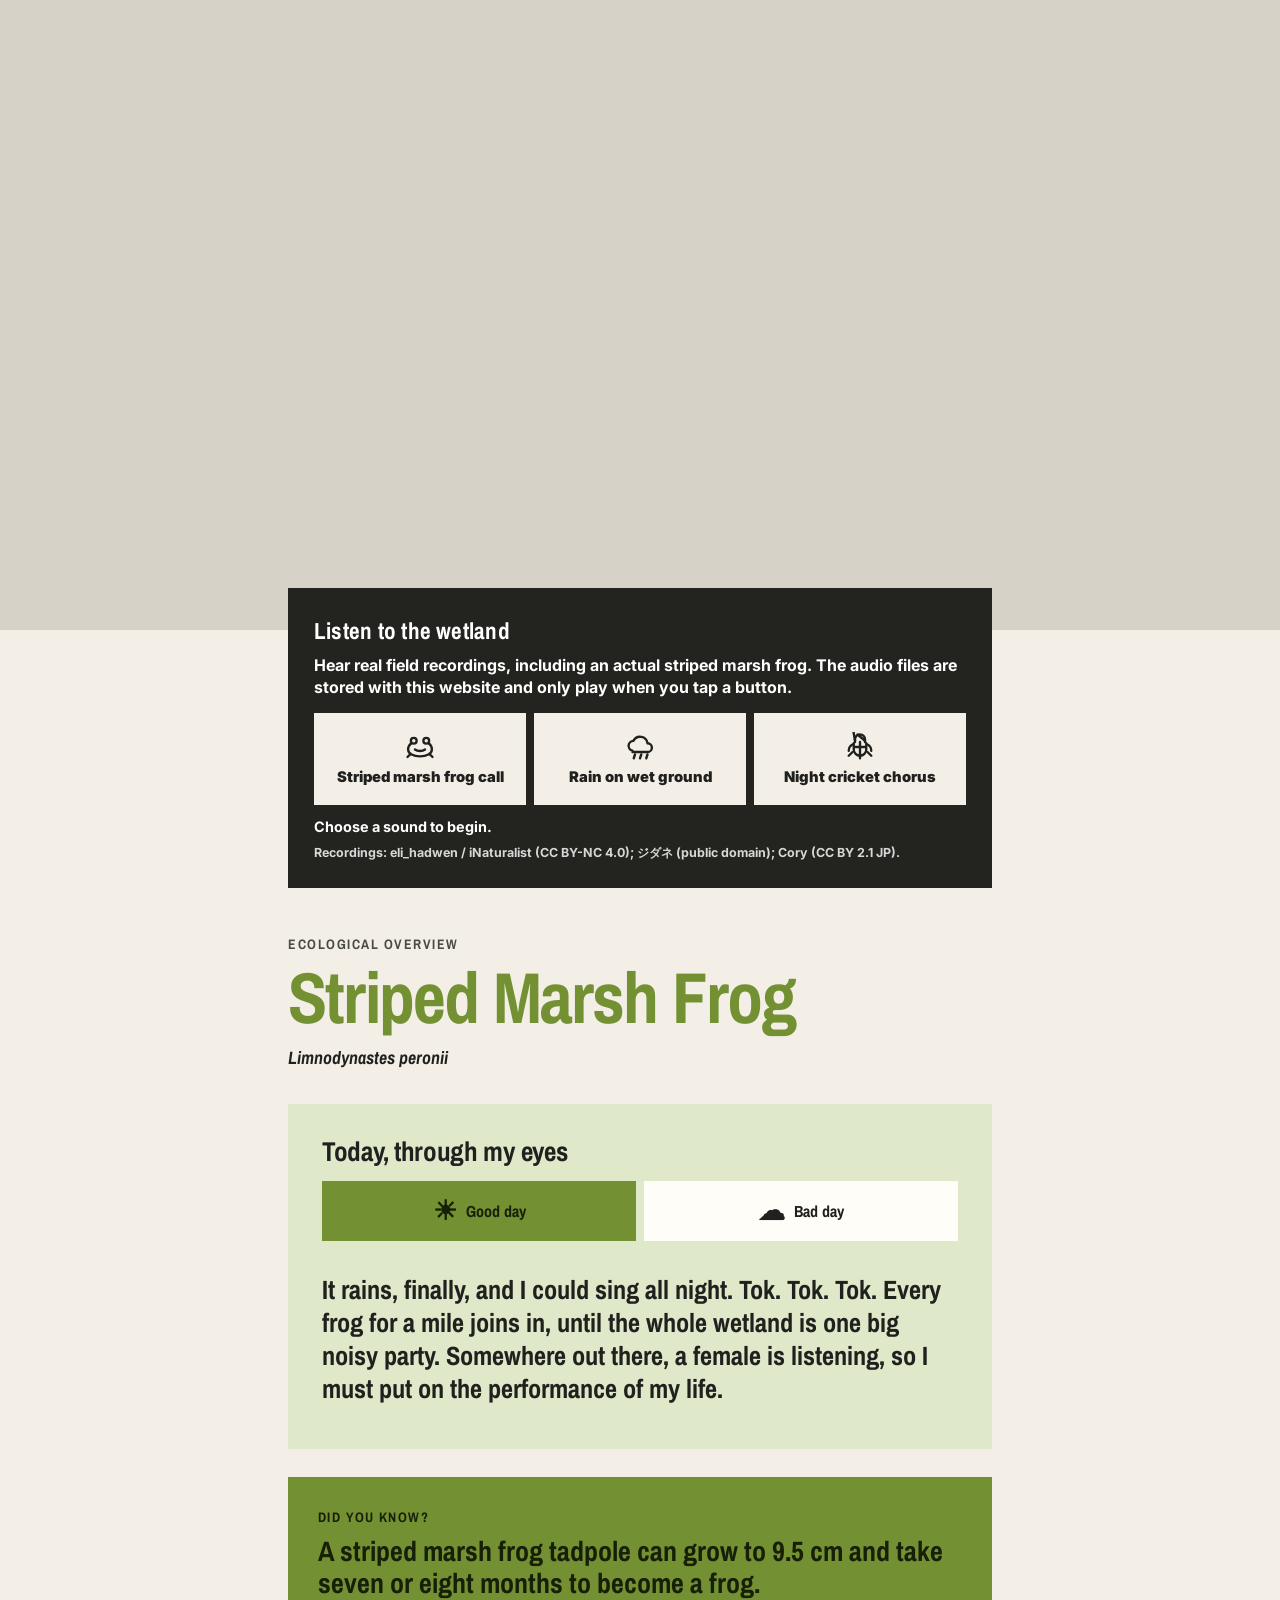
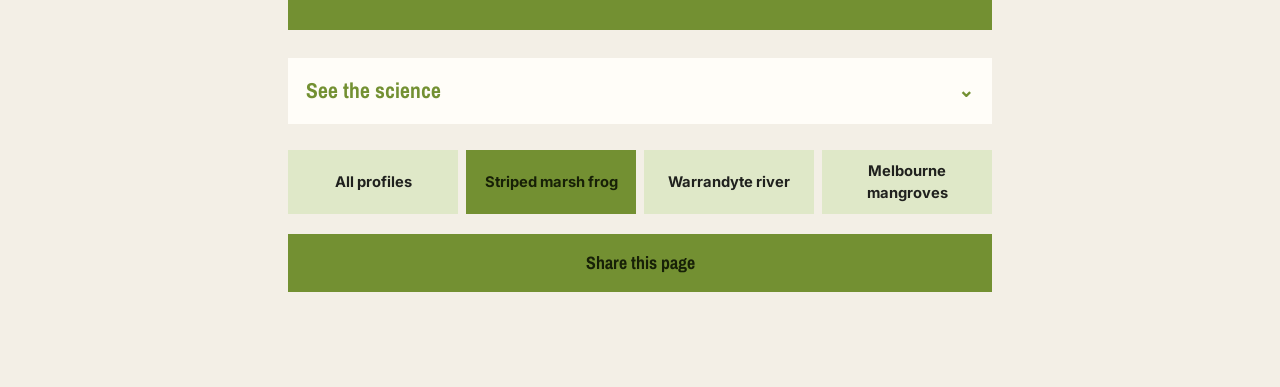
==== striped-marsh-frog.html @ 74689621 "Redesign ecology profiles for mobile" ====
<!DOCTYPE html>
<html lang="en">
<head>
<meta charset="UTF-8">
<meta name="viewport" content="width=device-width, initial-scale=1.0">
<meta name="description" content="An evidence-checked species profile of the striped marsh frog, including identification, call, habitat, breeding and distribution.">
<title>Striped Marsh Frog</title>
<link rel="preconnect" href="https://fonts.googleapis.com">
<link rel="preconnect" href="https://fonts.gstatic.com" crossorigin>
<link href="https://fonts.googleapis.com/css2?family=Fraunces:opsz,wght@9..144,400;9..144,500;9..144,600;9..144,700&amp;family=Inter:wght@400;500;600;700&amp;display=swap" rel="stylesheet">
<link href="https://fonts.googleapis.com/css2?family=Archivo+Narrow:wght@700;900&amp;display=swap" rel="stylesheet">
<style>
  :root{
    --ink:#1d2413; --muted:#55603f; --line:#e2e6d3;
    --moss:#6d8a2f; --moss-dark:#3c4f16; --pond:#237878; --gold:#c9922f;
    --paper:#f8faf1; --serif:'Fraunces',Georgia,serif; --sans:'Inter',system-ui,sans-serif;
  }
  *{box-sizing:border-box}
  html{scroll-behavior:smooth}
  body{margin:0;background:var(--paper);color:var(--ink);
    font-family:var(--serif);line-height:1.7;font-size:18px;-webkit-font-smoothing:antialiased}
  .wrap{max-width:880px;margin:0 auto;padding:0 24px 96px}
  .topic-nav{display:flex;flex-wrap:wrap;justify-content:center;gap:9px;margin:24px 0 12px;
    font-family:var(--sans);font-size:.78rem}
  .topic-nav a{color:var(--moss-dark);background:#fff;border:1px solid var(--line);border-radius:999px;
    padding:7px 12px;text-decoration:none;box-shadow:0 3px 10px rgba(60,79,22,.05)}
  .topic-nav a:hover{border-color:var(--moss);color:var(--pond)}
  .topic-nav a[aria-current="page"]{background:var(--moss-dark);border-color:var(--moss-dark);color:#fff}

  header.hero{position:relative;color:#f3f7e8;text-align:center;overflow:hidden;
    min-height:540px;padding:0 20px 46px;
    background:linear-gradient(160deg,#22381a,#3c5a24 60%,#237878);
    display:flex;flex-direction:column;justify-content:flex-end}
  .hero .photo{position:absolute;inset:0;width:100%;height:100%;object-fit:cover;z-index:0}
  .hero .overlay{position:absolute;inset:0;z-index:1;
    background:linear-gradient(180deg,rgba(12,26,6,.34) 0%,rgba(12,26,6,.1) 40%,rgba(12,26,6,.74) 100%)}
  .hero .htext{position:relative;z-index:2}
  figure.photo-fig{margin:34px 0}
  figure.photo-fig img{width:100%;height:auto;border-radius:18px;display:block;
    box-shadow:0 10px 34px rgba(60,79,22,.16)}
  figure.photo-fig figcaption{font-family:var(--sans);font-size:.86rem;color:var(--muted);
    margin:14px auto 0;max-width:620px;text-align:center}
  .hero .tag{display:inline-block;font-family:var(--sans);font-size:.72rem;letter-spacing:3px;
    text-transform:uppercase;font-weight:600;background:rgba(255,255,255,.16);
    backdrop-filter:blur(3px);padding:7px 16px;border-radius:30px;border:1px solid rgba(255,255,255,.25)}
  .hero h1{font-family:var(--serif);font-weight:600;font-size:clamp(2.2rem,6vw,3.4rem);
    margin:.35em 0 .1em;letter-spacing:-.5px;text-shadow:0 2px 24px rgba(10,30,0,.4)}
  .hero .sci{font-style:italic;opacity:.95;font-size:1.2rem}

  h2{font-family:var(--serif);font-weight:600;font-size:1.7rem;color:var(--moss-dark);
    margin:2.6em 0 .4em;letter-spacing:-.3px;position:relative;padding-left:20px}
  h2::before{content:"";position:absolute;left:0;top:.18em;bottom:.18em;width:5px;border-radius:4px;
    background:linear-gradient(var(--moss),var(--pond))}
  h3{font-family:var(--sans);font-weight:600;color:var(--pond);font-size:1.08rem;margin:1.6em 0 .2em}
  p{margin:.75em 0}
  .lead{font-size:1.28rem;line-height:1.6;color:var(--moss-dark);margin-top:2em}
  .lead::first-letter{initial-letter:2;-webkit-initial-letter:2;font-weight:600;color:var(--moss);margin-right:10px}
  strong{color:var(--moss-dark)}

  .cards{display:grid;grid-template-columns:repeat(auto-fit,minmax(170px,1fr));gap:16px;margin:34px 0}
  .card{background:#fff;border:1px solid var(--line);border-radius:16px;padding:20px;
    box-shadow:0 6px 20px rgba(60,79,22,.06);transition:transform .2s,box-shadow .2s;text-align:center}
  .card:hover{transform:translateY(-4px);box-shadow:0 14px 30px rgba(60,79,22,.12)}
  .card .n{font-family:var(--serif);font-weight:700;color:var(--moss);font-size:1.7rem;line-height:1}
  .card .l{font-family:var(--sans);font-size:.74rem;text-transform:uppercase;letter-spacing:1.2px;
    color:var(--muted);margin-top:8px}

  .callout{position:relative;background:linear-gradient(135deg,#f1f6e5,#e7f1e2);
    border:1px solid var(--line);border-left:5px solid var(--gold);padding:20px 24px;
    border-radius:0 16px 16px 0;margin:30px 0;box-shadow:0 6px 18px rgba(60,79,22,.06);
    display:flex;align-items:center;gap:18px}
  .call-badge{flex:none;background:var(--gold);color:#fff;font-family:var(--sans);font-weight:700;
    border-radius:12px;padding:10px 14px;letter-spacing:2px;font-size:.8rem;
    box-shadow:0 4px 12px rgba(201,146,47,.35)}

  .soundscape{margin:34px 0;padding:26px;border-radius:20px;color:#f7fbef;
    background:linear-gradient(135deg,var(--moss-dark),#526d25 55%,var(--pond));
    box-shadow:0 12px 30px rgba(60,79,22,.18)}
  .soundscape h2{color:#fff;margin:0 0 6px;padding-left:0}
  .soundscape h2::before{display:none}
  .soundscape .sound-intro{margin:.25em 0 18px;color:#e7efda;
    font-family:var(--sans);font-size:.88rem;line-height:1.55}
  .sound-buttons{display:grid;grid-template-columns:repeat(3,minmax(0,1fr));gap:12px}
  .sound-btn{appearance:none;border:1px solid rgba(255,255,255,.34);border-radius:14px;
    min-height:88px;padding:15px 10px;background:rgba(255,255,255,.1);color:#fff;cursor:pointer;
    font-family:var(--sans);font-size:.86rem;font-weight:600;line-height:1.3;
    touch-action:manipulation;-webkit-tap-highlight-color:transparent;
    transition:transform .18s,background .18s,border-color .18s}
  .sound-btn:hover{transform:translateY(-2px);background:rgba(255,255,255,.18)}
  .sound-btn:focus-visible{outline:3px solid #fff;outline-offset:3px}
  .sound-btn[aria-pressed="true"]{background:#fff;color:var(--moss-dark);border-color:#fff}
  .sound-icon{display:flex;align-items:center;justify-content:center;width:32px;height:32px;margin:0 auto 8px}
  .sound-icon svg{width:100%;height:100%;fill:none;stroke:currentColor;stroke-width:1.8;
    stroke-linecap:round;stroke-linejoin:round}
  .sound-status{min-height:1.4em;margin:14px 0 0!important;color:#e7efda;
    font-family:var(--sans);font-size:.78rem!important;line-height:1.45}
  .sound-credit{margin:8px 0 0!important;color:#d8e5c5;font-family:var(--sans);
    font-size:.68rem!important;line-height:1.5;opacity:.9}
  @media(max-width:600px){.sound-buttons{grid-template-columns:1fr}.sound-btn{min-height:78px;padding:12px}}
  @media(prefers-reduced-motion:reduce){.sound-btn{transition:none}.sound-btn:hover{transform:none}}

  .life{display:grid;grid-template-columns:repeat(auto-fit,minmax(160px,1fr));gap:16px;margin:26px 0;
    position:relative}
  .life .step{background:#fff;border:1px solid var(--line);border-radius:16px;padding:20px 16px;
    text-align:center;box-shadow:0 6px 18px rgba(60,79,22,.06)}
  .life .step svg{margin-bottom:6px}
  .life .step h4{margin:6px 0 3px;font-family:var(--sans);color:var(--moss-dark);font-size:1rem}
  .life .step small{color:var(--muted);font-family:var(--sans);font-size:.82rem;line-height:1.4;display:block}
  .life .arrow{align-self:center;color:var(--moss);font-size:1.6rem}

  table{width:100%;border-collapse:separate;border-spacing:0;margin:24px 0;font-size:.98rem;
    background:#fff;border:1px solid var(--line);border-radius:16px;overflow:hidden;
    box-shadow:0 6px 20px rgba(60,79,22,.06)}
  th,td{text-align:left;padding:13px 18px;border-bottom:1px solid var(--line);vertical-align:top}
  tr:last-child th,tr:last-child td{border-bottom:none}
  th{width:34%;color:var(--moss-dark);font-family:var(--sans);font-weight:600;font-size:.82rem;
    text-transform:uppercase;letter-spacing:.5px;background:#f3f7ea}

  .sources{font-family:var(--sans);font-size:.86rem;background:#eff3e6;border-radius:16px;
    padding:22px 26px;margin-top:52px;border:1px solid var(--line)}
  .sources strong{font-size:.78rem;letter-spacing:1.5px;text-transform:uppercase;color:var(--moss-dark)}
  .sources ul{list-style:none;padding:0;margin:12px 0 0}
  .sources a{color:var(--pond);text-decoration:none;word-break:break-word}
  .sources a:hover{text-decoration:underline}
  .sources li{margin:.5em 0;padding-left:16px;position:relative}
  .sources li::before{content:"›";position:absolute;left:0;color:var(--moss)}
</style>
<link href="avatar-pages.css?v=immersive3" rel="stylesheet">
</head>
<body class="page-frog">
<header class="hero">
  <div class="hero-media">
    <img class="photo" alt="Striped marsh frog"
         src="https://commons.wikimedia.org/wiki/Special:FilePath/Striped%20Marsh%20Frog,%20Limnodynastes%20peronii%20-%20Flickr%20-%20GregTheBusker.jpg?width=1500"
         onerror="this.style.display='none'">
  </div>
</header>

<main class="page-shell">
  <section class="soundscape" aria-labelledby="soundscape-title">
    <h2 id="soundscape-title">Listen to the wetland</h2>
    <p class="sound-intro">Hear real field recordings, including an actual striped marsh frog. The audio files are stored with this website and only play when you tap a button.</p>
    <div class="sound-buttons">
      <button class="sound-btn" type="button" data-sound="frog" aria-pressed="false"><span class="sound-icon" aria-hidden="true"><svg viewBox="0 0 24 24"><circle cx="7" cy="7" r="2.3"/><circle cx="17" cy="7" r="2.3"/><path d="M5 9c-1.5 1.2-2.5 3-2.5 5 0 3.4 4.2 5.5 9.5 5.5s9.5-2.1 9.5-5.5c0-2-1-3.8-2.5-5"/><path d="M8 14c2 1.6 6 1.6 8 0"/><path d="M4.5 17.5 2 20M19.5 17.5 22 20"/></svg></span>Striped marsh frog call</button>
      <button class="sound-btn" type="button" data-sound="rain" aria-pressed="false"><span class="sound-icon" aria-hidden="true"><svg viewBox="0 0 24 24"><path d="M6 15a4 4 0 0 1 .7-7.9A6 6 0 0 1 18 9a3.5 3.5 0 0 1 0 7H6Z"/><path d="m8 18-1 3M13 18l-1 3M18 18l-1 3"/></svg></span>Rain on wet ground</button>
      <button class="sound-btn" type="button" data-sound="night" aria-pressed="false"><span class="sound-icon" aria-hidden="true"><svg viewBox="0 0 24 24"><path d="M8 8V6a4 4 0 0 1 8 0v2M8 12h8M12 8v13"/><path d="M6 10c-2 1-3 3-3 5M18 10c2 1 3 3 3 5M6 16l-3 3M18 16l3 3M8 7 6-5M16 7l-6-5"/><path d="M7 9v5a5 5 0 0 0 10 0V9"/></svg></span>Night cricket chorus</button>
    </div>
    <p class="sound-status" id="sound-status" role="status" aria-live="polite">Choose a sound to begin.</p>
    <p class="sound-credit">Recordings: eli_hadwen / iNaturalist (CC BY-NC 4.0); ジダネ (public domain); Cory (CC BY 2.1 JP).</p>
  </section>

  <section class="identity" aria-labelledby="avatar-name">
    <p class="eyebrow">Ecological Overview</p>
    <h1 class="avatar-name" id="avatar-name">Striped Marsh Frog</h1>
    <p class="identity-note"><em>Limnodynastes peronii</em></p>
  </section>

  <section class="mood-card" data-mode="good" aria-labelledby="mood-title">
    <h2 id="mood-title">Today, through my eyes</h2>
    <div class="mood-switch" role="group" aria-label="Choose a good day or a bad day">
      <button class="mood-button" type="button" data-mood="good" aria-pressed="true"><span class="weather-icon" aria-hidden="true">☀</span>Good day</button>
      <button class="mood-button" type="button" data-mood="bad" aria-pressed="false"><span class="weather-icon" aria-hidden="true">☁</span>Bad day</button>
    </div>
    <div class="mood-copy" aria-live="polite">
      <p data-mood-copy="good">It rains, finally, and I could sing all night. Tok. Tok. Tok. Every frog for a mile joins in, until the whole wetland is one big noisy party. Somewhere out there, a female is listening, so I must put on the performance of my life.</p>
      <p data-mood-copy="bad" hidden>The rain doesn't come. My pond shrinks to a puddle, then a cracked patch of mud, then nothing. I used to call out every night and hear my friends calling back from every direction. Now there's nowhere left to call from, and no one left to answer. I wait, alone, in the quiet, hoping the rain remembers where I am.</p>
    </div>
  </section>

  <aside class="did-you-know" aria-label="Did you know">
    <span class="label">Did you know?</span>
    <p>A striped marsh frog tadpole can grow to 9.5 cm and take seven or eight months to become a frog.</p>
  </aside>

  <details class="science">
    <summary>See the science</summary>
    <div class="science-content">
      <p class="lead">A familiar frog of eastern Australia, recognised by dark stripes and a repeated single <em>“tok”</em>. It often persists in urban ponds, wetlands and drains, but its adaptability does not mean those habitats are healthy for frogs generally.</p>

  <div class="cards">
    <div class="card"><div class="n">75 mm</div><div class="l">Maximum body length</div></div>
    <div class="card"><div class="n">“tok”</div><div class="l">Repeated single-note call</div></div>
    <div class="card"><div class="n">7–8 mo</div><div class="l">Tadpole to frog</div></div>
    <div class="card"><div class="n">East coast</div><div class="l">QLD to northern TAS</div></div>
  </div>

  <h2>Appearance</h2>
  <p>Adults reach about <strong>75 mm in body length</strong>. The brown back carries several dark longitudinal stripes; some individuals also have a pale cream or reddish stripe along the centre. A pale stripe runs from below the eye to the top of the forelimb. The belly is white, while breeding males have a pale yellow throat with brown mottling. The eyes have a horizontal pupil and gold iris, and the fingers and toes lack webbing and enlarged discs.</p>

  <div class="callout"><span class="call-badge">CALL</span><div>A short, explosive <strong>“tok”, “whuck” or “pop”</strong>, repeated every few seconds. Males may call from vegetation or concealed sites by day and from the water’s surface at night. Calling can extend beyond the main breeding season in some regions.</div></div>

  <h2>Life cycle</h2>
  <figure class="photo-fig">
    <img alt="Striped marsh frog tadpoles"
         src="https://commons.wikimedia.org/wiki/Special:FilePath/Striped%20marsh%20frog%20tadpoles%20-%20day%202%20(3426481888).jpg?width=1200"
         onerror="this.closest('figure').style.display='none'">
    <figcaption>Striped marsh frog tadpoles &mdash; dark and slow-developing, they can take seven to eight months and reach up to 9.5&nbsp;cm before turning into frogs. <span style="opacity:.7">Photo: Wikimedia Commons (CC).</span></figcaption>
  </figure>
  <p>Breeding occurs mainly from <strong>spring to autumn</strong>, with timing varying across the range. Eggs are laid in a <strong>floating foam mass</strong>, often among vegetation at the edge of still water. Tadpoles can reach 9.5 cm in total length and may take <strong>seven to eight months</strong> to metamorphose. A breeding pond therefore needs to hold water long enough for development to finish.</p>

  <figure class="photo-fig">
    <img alt="Striped marsh frog eggs in a foam nest"
         src="https://commons.wikimedia.org/wiki/Special:FilePath/Striped%20Marsh%20Frog%20Eggs,%20Limnodynastes%20peronii%20-%20Flickr%20-%20GregTheBusker.jpg?width=1100"
         onerror="this.closest('figure').style.display='none'">
    <figcaption>The species' distinctive floating foam egg-raft. <span style="opacity:.7">Photo: Greg Schechter, via Wikimedia Commons (CC BY).</span></figcaption>
  </figure>

  <h2>Habitat &amp; why it thrives near people</h2>
  <p>The species breeds in still or slow-moving water—ponds, marshes, swamps, slow streams, drainage channels and garden fishponds. It often persists in disturbed urban and agricultural landscapes and has been recorded breeding in water bodies that are unsuitable for more sensitive frog species. By day, adults commonly shelter beneath logs, rocks, leaf litter or other debris.</p>

  <h2>Telling it apart</h2>
  <p>Most similar <em>Limnodynastes</em> marsh frogs are <strong>spotted rather than striped</strong>. The salmon-striped burrowing frog (<em>L. salmini</em>) has salmon-pink or orange stripes, whereas <em>L. peronii</em> has dark brown stripes. A recording of the call is often more useful than colour alone.</p>

  <div class="callout"><span class="call-badge">CARE</span><div>Observe without handling, never move frogs or spawn between water bodies, and keep detergents, pesticides and other chemicals away from frog habitat. Recordings can be submitted to the Australian Museum’s <strong>FrogID</strong> project.</div></div>

  <h2>Quick facts</h2>
  <table>
    <tr><th>Species</th><td><em>Limnodynastes peronii</em></td></tr>
    <tr><th>Family</th><td>Limnodynastidae (Australian ground frogs)</td></tr>
    <tr><th>Size</th><td>Up to about 75 mm body length</td></tr>
    <tr><th>Call</th><td>Repeated single “tok” or “whuck”</td></tr>
    <tr><th>Habitat</th><td>Still and slow water, including urban ponds and drains</td></tr>
    <tr><th>Breeding</th><td>Mainly spring–autumn; floating foam egg masses</td></tr>
    <tr><th>Tadpoles</th><td>Up to 9.5 cm; 7–8 months to metamorphose</td></tr>
    <tr><th>Range</th><td>Coastal eastern Australia, ACT, south-eastern SA and northern TAS</td></tr>
  </table>

  <div class="sources">
    <strong>Sources</strong>
    <ul>
      <li><a href="https://australian.museum/learn/animals/frogs/striped-marsh-frog/">Striped Marsh Frog — The Australian Museum</a></li>
      <li><a href="https://amphibiansoftheworld.amnh.org/Amphibia/Anura/Myobatrachoidea/Limnodynastidae/Limnodynastes/Limnodynastes-peronii"><em>Limnodynastes peronii</em> — Amphibian Species of the World</a></li>
      <li><a href="https://animaldiversity.org/accounts/Limnodynastes_peronii/">Limnodynastes peronii — Animal Diversity Web</a></li>
      <li><a href="https://www.australiangeographic.com.au/fact-file/striped-marsh-frog-limnodynastes-peronii/">Striped marsh frog fact file — Australian Geographic</a></li>
      <li><a href="https://www.frogid.net.au/">FrogID — Australian Museum</a></li>
    </ul>
  </div>
    </div>
  </details>

  <nav class="topic-nav" aria-label="Ecology profiles">
    <a href="index.html">All profiles</a>
    <a href="striped-marsh-frog.html" aria-current="page">Striped marsh frog</a>
    <a href="warrandyte-yarra-river.html">Warrandyte river</a>
    <a href="white-mangroves-sydney.html">Melbourne mangroves</a>
  </nav>

  <button class="share-button" type="button">Share this page</button>
  <p class="share-status" role="status" aria-live="polite"></p>
</main>
<script>
  (function () {
    var buttons = Array.prototype.slice.call(document.querySelectorAll('.sound-btn'));
    var status = document.getElementById('sound-status');
    var tracks = {
      frog: {src:'audio/striped-marsh-frog-call.m4a', label:'the striped marsh frog call'},
      rain: {src:'audio/wetland-rain.mp3', label:'rain on wet ground'},
      night: {src:'audio/night-crickets.mp3', label:'the night cricket chorus'}
    };
    var player = document.createElement('audio');
    player.preload = 'none';
    player.setAttribute('playsinline', '');
    player.hidden = true;
    document.body.appendChild(player);
    var activeButton = null;

    function reset(message) {
      if (typeof player.pause === 'function') player.pause();
      buttons.forEach(function (button) { button.setAttribute('aria-pressed', 'false'); });
      activeButton = null;
      if (message) status.textContent = message;
    }

    function toggle(button) {
      if (activeButton === button && !player.paused) {
        reset('Sound stopped. Choose another when you are ready.');
        return;
      }
      reset();
      var key = button.getAttribute('data-sound');
      var track = tracks[key];
      activeButton = button;
      button.setAttribute('aria-pressed', 'true');
      player.src = track.src;
      player.currentTime = 0;
      status.textContent = 'Loading ' + track.label + '…';
      if (typeof player.play !== 'function') {
        reset('This browser does not support audio playback.');
        return;
      }
      var playAttempt = player.play();
      if (playAttempt && typeof playAttempt.catch === 'function') {
        playAttempt.catch(function () {
          if (activeButton === button) reset('Sound was blocked. Tap the button again to allow audio.');
        });
      }
    }

    buttons.forEach(function (button) {
      button.addEventListener('click', function () { toggle(button); });
    });
    player.addEventListener('playing', function () {
      if (!activeButton) return;
      var track = tracks[activeButton.getAttribute('data-sound')];
      status.textContent = 'Playing ' + track.label + '. Tap the button again to stop.';
    });
    player.addEventListener('ended', function () { reset('Sound finished. Choose another to listen again.'); });
    player.addEventListener('error', function () {
      if (activeButton) reset('This recording could not be loaded. Please try again.');
    });
    document.addEventListener('keydown', function (event) {
      if (event.key === 'Escape' && activeButton) reset('Sound stopped.');
    });
  }());
</script>
<script src="avatar-page.js?v=immersive1"></script>
</body>
</html>
---- avatar-pages.css ----
:root{
  --page-bg:#f3efe6;
  --ink:#20211e;
  --ink-soft:#4b4b45;
  --paper:#fffdf8;
  --accent:#68665d;
  --accent-soft:#deddd6;
  --accent-on:#ffffff;
  --heading-size:28.5pt;
  --body-size:max(8.3pt,16px);
}

*{box-sizing:border-box}
html{scroll-behavior:smooth;background:var(--page-bg)}
body{
  margin:0;
  background:var(--page-bg);
  color:var(--ink);
  font-family:'Archivo Narrow','Arial Narrow',Arial,sans-serif;
  font-size:var(--body-size);
  font-weight:700;
  line-height:1.5;
  -webkit-font-smoothing:antialiased;
  text-rendering:optimizeLegibility;
}
body.page-mangrove{--accent:#68665d;--accent-soft:#deddd6;--accent-on:#ffffff}
body.page-frog{--accent:#739032;--accent-soft:#dfe8c8;--accent-on:#172007}
body.page-river{--accent:#d4761e;--accent-soft:#f2ddc7;--accent-on:#241407}

button,summary,a{font:inherit}
button,summary{touch-action:manipulation;-webkit-tap-highlight-color:transparent}
button{border:0}
a{color:inherit}
:focus-visible{outline:3px solid var(--ink);outline-offset:4px}

/* Immersive image first: no text appears before the sound controls. */
.hero{
  position:relative;
  width:100%;
  min-height:0!important;
  height:clamp(330px,70svh,660px);
  padding:0!important;
  overflow:hidden;
  background:#d7d2c8!important;
  color:inherit!important;
  display:block!important;
}
.hero-media{position:absolute;inset:-4%;z-index:1;opacity:.72;transition:opacity .8s ease}
.hero.is-visible .hero-media{opacity:1}
.hero .photo{
  position:absolute;
  inset:0;
  width:100%;
  height:112%;
  object-fit:cover;
  object-position:center;
  transform:translate3d(0,var(--hero-shift,0),0) scale(1.04);
  transform-origin:center top;
  transition:transform .12s linear;
  z-index:auto!important;
}
.hero .overlay,.hero .htext,.hero .credit{display:none!important}

.page-shell{width:min(100%,760px);margin:0 auto;padding:0 18px 64px}

/* Audio is the first text and interaction on every page. */
.soundscape{
  position:relative;
  z-index:2;
  margin:-34px 0 0!important;
  padding:22px 18px 18px!important;
  background:#23231f!important;
  background-image:none!important;
  color:#fff!important;
  border:0!important;
  border-radius:0!important;
  box-shadow:none!important;
}
.soundscape h2{
  margin:0 0 5px!important;
  padding:0!important;
  color:#fff!important;
  font-family:'Archivo Narrow','Arial Narrow',Arial,sans-serif!important;
  font-size:1.45rem!important;
  font-weight:900!important;
  letter-spacing:.01em!important;
}
.soundscape h2::before{display:none!important}
.sound-intro{margin:0 0 14px!important;color:#fff!important;font-size:1rem!important;line-height:1.4!important}
.sound-buttons{display:grid!important;grid-template-columns:repeat(3,minmax(0,1fr))!important;gap:8px!important}
.sound-btn{
  min-height:92px!important;
  padding:12px 7px!important;
  display:flex;
  flex-direction:column;
  align-items:center;
  justify-content:center;
  gap:7px;
  background:var(--page-bg)!important;
  color:var(--ink)!important;
  border:0!important;
  border-radius:0!important;
  box-shadow:none!important;
  font-size:.92rem!important;
  font-weight:900!important;
  line-height:1.15!important;
  cursor:pointer;
  transition:background-color .18s ease,color .18s ease,transform .18s ease!important;
}
.sound-btn:hover{transform:translateY(-2px)!important;background:var(--accent-soft)!important}
.sound-btn[aria-pressed="true"]{background:var(--accent)!important;color:var(--accent-on)!important}
.sound-icon{width:30px!important;height:30px!important;margin:0!important}
.sound-icon svg{width:100%;height:100%;fill:none;stroke:currentColor;stroke-width:1.9;stroke-linecap:round;stroke-linejoin:round}
.sound-status{min-height:1.5em;margin:12px 0 0!important;color:#fff!important;font-size:.9rem!important;line-height:1.35!important}
.sound-credit{margin:7px 0 0!important;color:#fff!important;font-size:.78rem!important;line-height:1.35!important;opacity:.82}

.hero-credit{margin:10px 2px 0;color:var(--ink-soft);font-size:.78rem;line-height:1.35}
.identity{padding:36px 0 26px}
.eyebrow{margin:0 0 10px;color:var(--ink-soft);font-size:.86rem;letter-spacing:.11em;text-transform:uppercase}
.avatar-name{
  margin:0;
  max-width:680px;
  color:var(--accent);
  font-size:clamp(var(--heading-size),11vw,54pt);
  font-weight:900;
  line-height:.9;
  letter-spacing:-.025em;
}
.identity-note{margin:18px 0 0;font-size:1.12rem;line-height:1.25}
.identity-note em{font-weight:700}
.page-river .identity{margin-left:-18px;margin-right:-18px;padding-left:18px;padding-right:18px;background:var(--paper)}

/* Emotional centre of the page. */
.mood-card{
  margin:0 -18px 28px;
  padding:26px 18px 30px;
  background:var(--accent-soft);
  color:var(--ink);
  transition:background-color .28s ease,color .28s ease;
}
.mood-card[data-mode="bad"]{background:#292a27;color:#fff}
.mood-card h2{margin:0 0 16px;padding:0;color:inherit;font-family:'Archivo Narrow','Arial Narrow',Arial,sans-serif!important;font-size:1.7rem;font-weight:900;line-height:1}
.mood-card h2::before{display:none!important}
.mood-switch{display:grid;grid-template-columns:1fr 1fr;gap:8px;margin:0 0 22px}
.mood-button{
  min-height:60px;
  padding:10px 12px;
  background:var(--paper);
  color:var(--ink);
  cursor:pointer;
  display:flex;
  align-items:center;
  justify-content:center;
  gap:9px;
  font-size:1rem;
  font-weight:900;
  transition:background-color .2s ease,color .2s ease,transform .2s ease;
}
.mood-button:hover{transform:translateY(-2px)}
.mood-button[aria-pressed="true"]{background:var(--accent);color:var(--accent-on)}
.mood-card[data-mode="bad"] .mood-button[aria-pressed="true"]{background:#fff;color:#1d1d1a}
.weather-icon{font-size:1.7rem;line-height:1}
.mood-copy{min-height:13.5em;display:flex;align-items:center}
.mood-copy p{margin:0;font-size:clamp(1.22rem,5.2vw,1.65rem);font-weight:900;line-height:1.25;animation:mood-in .32s ease both}
@keyframes mood-in{from{opacity:0;transform:translateY(9px)}to{opacity:1;transform:translateY(0)}}

.did-you-know{margin:0 0 28px;padding:24px 20px;background:var(--accent);color:var(--accent-on)}
.did-you-know .label{display:block;margin:0 0 7px;font-size:.86rem;letter-spacing:.1em;text-transform:uppercase}
.did-you-know p{margin:0;font-size:clamp(1.35rem,5vw,1.75rem);font-weight:900;line-height:1.16}

.science{margin:0 0 26px;background:transparent}
.science>summary{
  min-height:62px;
  padding:17px 18px;
  display:flex;
  align-items:center;
  justify-content:space-between;
  gap:16px;
  list-style:none;
  cursor:pointer;
  background:var(--paper);
  color:var(--accent);
  font-size:1.35rem;
  font-weight:900;
}
.science>summary::-webkit-details-marker{display:none}
.science>summary::after{content:'⌄';font-size:1.2rem;line-height:1;transform:rotate(0deg);transition:transform .2s ease}
.science[open]>summary::after{transform:rotate(180deg)}
.science-content{padding:28px 0 8px}
.science-content h2,
.science-content h3{
  font-family:'Archivo Narrow','Arial Narrow',Arial,sans-serif!important;
  font-weight:900!important;
  letter-spacing:0!important;
}
.science-content h2{margin:2.1em 0 .5em!important;padding:0!important;color:var(--accent)!important;font-size:2rem!important;line-height:1!important}
.science-content h2:first-of-type{margin-top:1.3em!important}
.science-content h2::before{display:none!important}
.science-content h3{margin:1.5em 0 .35em!important;color:var(--accent)!important;font-size:1.3rem!important}
.science-content p,.science-content li,.science-content td,.science-content th{font-family:'Archivo Narrow','Arial Narrow',Arial,sans-serif!important;font-weight:700!important}
.science-content p{margin:.8em 0}
.science-content .lead{margin:0 0 1.8em!important;color:var(--ink)!important;font-size:1.24rem!important;line-height:1.4!important;font-weight:900!important}
.science-content .lead::first-letter{initial-letter:unset!important;-webkit-initial-letter:unset!important;color:inherit!important;margin:0!important}
.cards{display:grid!important;grid-template-columns:repeat(2,minmax(0,1fr))!important;gap:8px!important;margin:24px 0!important}
.card{padding:18px 12px!important;background:var(--accent-soft)!important;border:0!important;border-radius:0!important;box-shadow:none!important;text-align:left!important;transition:none!important}
.card:hover{transform:none!important;box-shadow:none!important}
.card .n{color:var(--accent)!important;font-family:'Archivo Narrow','Arial Narrow',Arial,sans-serif!important;font-size:1.7rem!important;font-weight:900!important}
.card .l{margin-top:5px!important;color:var(--ink)!important;font-family:'Archivo Narrow','Arial Narrow',Arial,sans-serif!important;font-size:.85rem!important;font-weight:900!important;letter-spacing:.04em!important}
.photo-fig,figure{margin:30px 0!important;text-align:left!important}
.photo-fig img,figure img,figure svg{display:block;width:100%!important;height:auto!important;border:0!important;border-radius:0!important;box-shadow:none!important}
figcaption{max-width:none!important;margin:10px 0 0!important;color:var(--ink-soft)!important;font-family:'Archivo Narrow','Arial Narrow',Arial,sans-serif!important;font-size:.88rem!important;font-weight:700!important;line-height:1.35!important;text-align:left!important}
.callout{margin:26px 0!important;padding:20px!important;background:var(--accent-soft)!important;background-image:none!important;border:0!important;border-radius:0!important;box-shadow:none!important;color:var(--ink)!important}
.callout .k,.callout .call-badge{display:block!important;margin:0 0 6px!important;color:var(--accent)!important;font-size:.82rem!important;font-weight:900!important;letter-spacing:.08em!important;text-transform:uppercase!important}
.rich{list-style:none!important;padding:0!important;margin:18px 0!important}
.rich li{position:relative!important;padding:9px 0 9px 24px!important;border:0!important}
.rich li::before{content:'•'!important;position:absolute!important;left:4px!important;top:8px!important;width:auto!important;height:auto!important;background:none!important;box-shadow:none!important;color:var(--accent)!important;font-size:1.25rem!important}
.wild{display:grid!important;grid-template-columns:repeat(2,minmax(0,1fr))!important;gap:8px!important;margin:22px 0!important}
.wild span{padding:12px!important;background:var(--accent-soft)!important;color:var(--ink)!important;border:0!important;border-radius:0!important;box-shadow:none!important;font-size:.95rem!important;font-weight:900!important;text-align:left!important}
table{display:block;width:100%!important;overflow-x:auto;margin:24px 0!important;background:var(--paper)!important;border:0!important;border-radius:0!important;border-collapse:collapse!important;box-shadow:none!important;font-size:1rem!important}
tbody{display:table;width:100%}
th,td{padding:13px 12px!important;border:0!important;border-bottom:5px solid var(--page-bg)!important;vertical-align:top!important}
th{width:34%!important;background:var(--accent-soft)!important;color:var(--ink)!important;font-size:.86rem!important;font-weight:900!important;letter-spacing:.03em!important}
td{background:var(--paper)!important}
.sources{margin:34px 0 0!important;padding:22px 18px!important;background:var(--paper)!important;border:0!important;border-radius:0!important;font-size:.92rem!important;box-shadow:none!important}
.sources strong{color:var(--accent)!important;font-size:.9rem!important;font-weight:900!important;letter-spacing:.08em!important}
.sources ul{list-style:none!important;margin:12px 0 0!important;padding:0!important}
.sources li{margin:.75em 0!important;padding:0!important}
.sources li::before{display:none!important}
.sources a{color:var(--ink)!important;text-decoration:underline!important;text-decoration-color:var(--accent)!important;text-decoration-thickness:2px!important;text-underline-offset:3px!important}

.topic-nav{display:grid!important;grid-template-columns:repeat(2,minmax(0,1fr));gap:8px!important;margin:0 0 20px!important;font-size:.92rem!important}
.topic-nav a{min-height:50px;padding:10px!important;display:flex;align-items:center;justify-content:center;text-align:center;background:var(--accent-soft)!important;color:var(--ink)!important;border:0!important;border-radius:0!important;box-shadow:none!important;text-decoration:none!important}
.topic-nav a[aria-current="page"]{background:var(--accent)!important;color:var(--accent-on)!important}
.share-button{width:100%;min-height:58px;padding:14px 18px;background:var(--accent);color:var(--accent-on);font-size:1.12rem;font-weight:900;cursor:pointer}
.share-button:hover{filter:brightness(.94)}
.share-status{min-height:1.5em;margin:9px 0 0;color:var(--ink-soft);font-size:.9rem;text-align:center}

@media(min-width:720px){
  .page-shell{padding-left:28px;padding-right:28px}
  .soundscape{margin-top:-42px!important;padding:26px!important}
  .identity{padding:46px 0 34px}
  .page-river .identity{margin-left:-28px;margin-right:-28px;padding-left:28px;padding-right:28px}
  .mood-card{margin-left:0;margin-right:0;padding:34px}
  .mood-copy{min-height:9.5em}
  .did-you-know{padding:30px}
  .topic-nav{grid-template-columns:repeat(4,minmax(0,1fr))}
}

@media(max-width:390px){
  .page-shell{padding-left:14px;padding-right:14px}
  .soundscape{margin-left:0!important;margin-right:0!important;padding:18px 12px!important}
  .sound-btn{min-height:96px!important;font-size:.82rem!important}
  .mood-card{margin-left:-14px;margin-right:-14px;padding-left:14px;padding-right:14px}
  .page-river .identity{margin-left:-14px;margin-right:-14px;padding-left:14px;padding-right:14px}
  .mood-copy{min-height:16em}
  th,td{padding:11px 9px!important}
}

@media(prefers-reduced-motion:reduce){
  html{scroll-behavior:auto}
  .hero-media,.hero .photo,.mood-card,.mood-button,.sound-btn,.science>summary::after{transition:none!important}
  .hero .photo{transform:none!important;height:100%}
  .mood-copy p{animation:none!important}
}
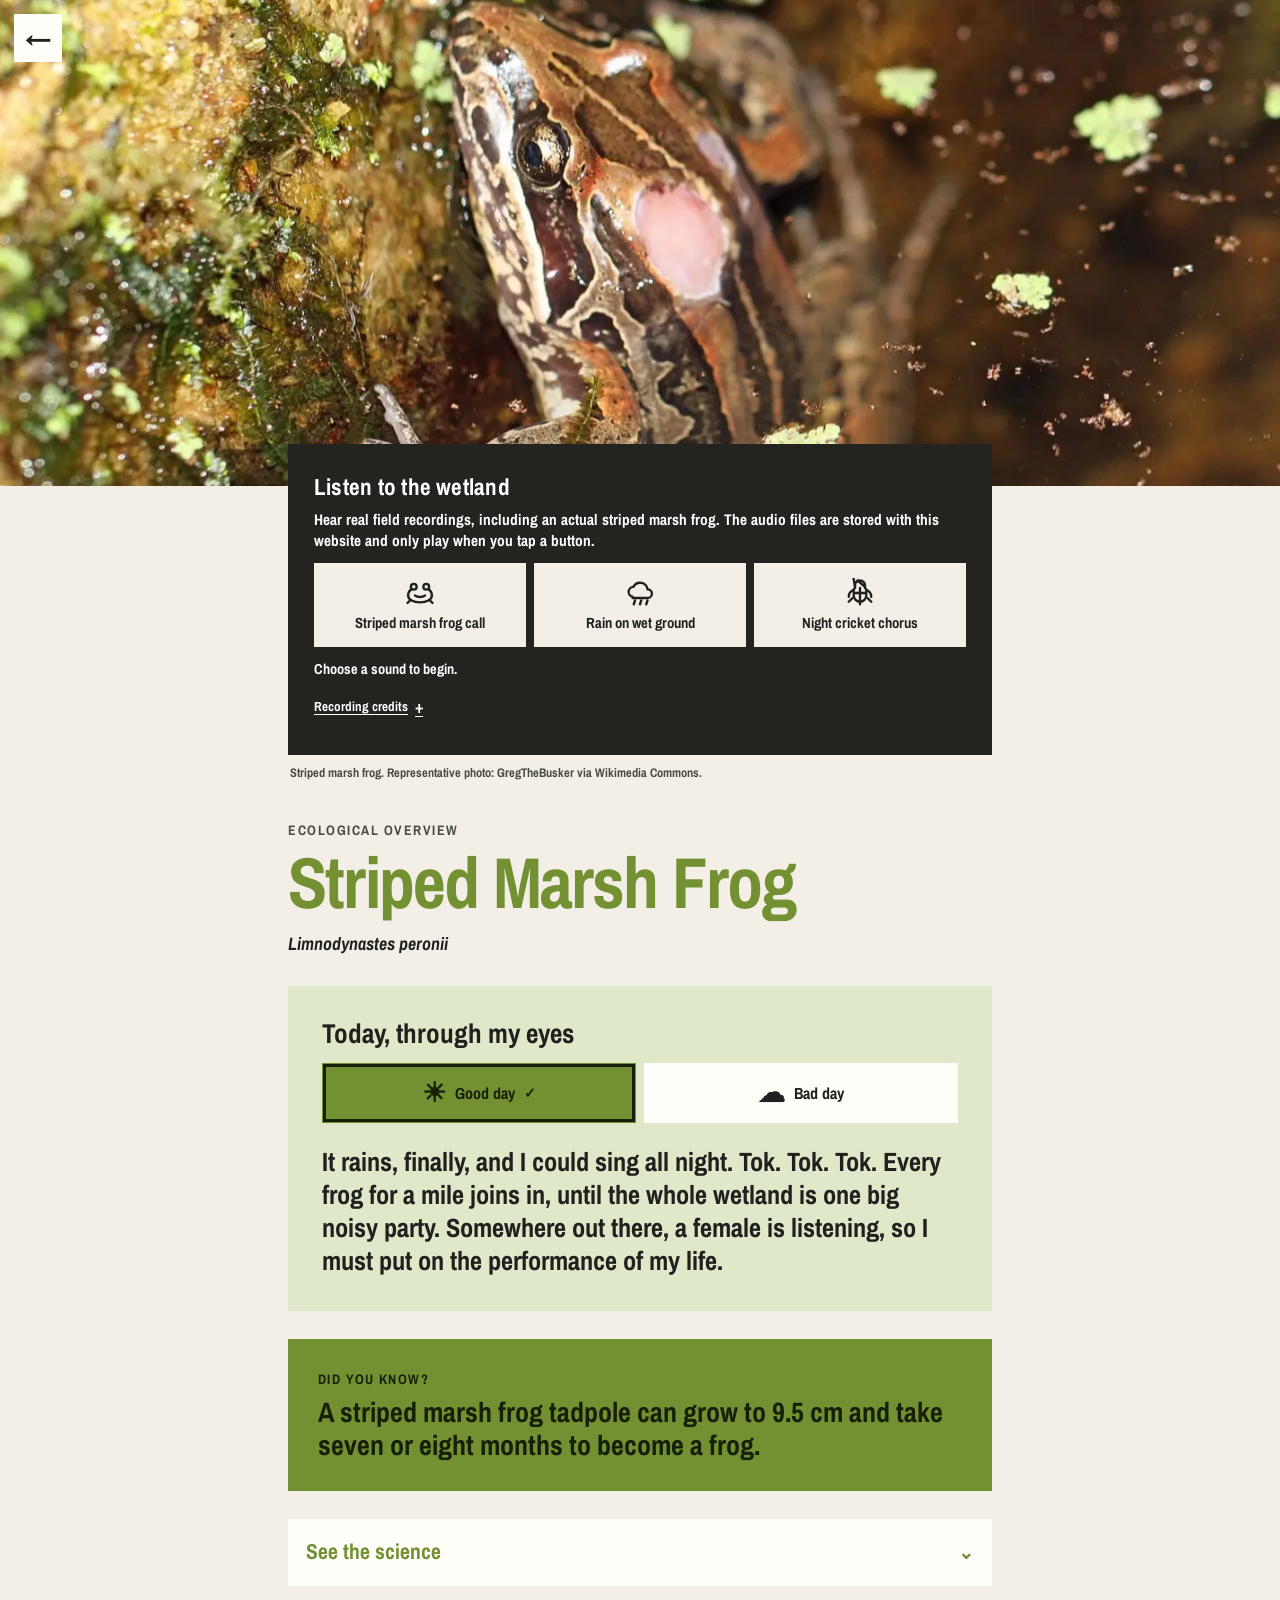
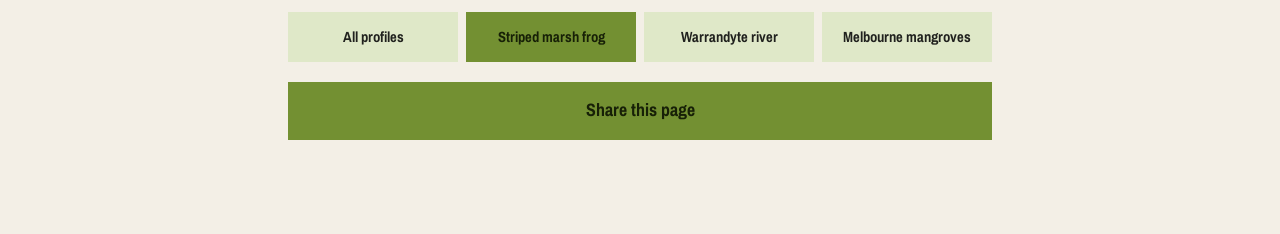
==== commit e040ac38: "Improve ecology profile UX" ====
--- a/striped-marsh-frog.html
+++ b/striped-marsh-frog.html
@@ -7,136 +7,29 @@
 <title>Striped Marsh Frog</title>
 <link rel="preconnect" href="https://fonts.googleapis.com">
 <link rel="preconnect" href="https://fonts.gstatic.com" crossorigin>
-<link href="https://fonts.googleapis.com/css2?family=Fraunces:opsz,wght@9..144,400;9..144,500;9..144,600;9..144,700&amp;family=Inter:wght@400;500;600;700&amp;display=swap" rel="stylesheet">
-<link href="https://fonts.googleapis.com/css2?family=Archivo+Narrow:wght@700;900&amp;display=swap" rel="stylesheet">
-<style>
-  :root{
-    --ink:#1d2413; --muted:#55603f; --line:#e2e6d3;
-    --moss:#6d8a2f; --moss-dark:#3c4f16; --pond:#237878; --gold:#c9922f;
-    --paper:#f8faf1; --serif:'Fraunces',Georgia,serif; --sans:'Inter',system-ui,sans-serif;
-  }
-  *{box-sizing:border-box}
-  html{scroll-behavior:smooth}
-  body{margin:0;background:var(--paper);color:var(--ink);
-    font-family:var(--serif);line-height:1.7;font-size:18px;-webkit-font-smoothing:antialiased}
-  .wrap{max-width:880px;margin:0 auto;padding:0 24px 96px}
-  .topic-nav{display:flex;flex-wrap:wrap;justify-content:center;gap:9px;margin:24px 0 12px;
-    font-family:var(--sans);font-size:.78rem}
-  .topic-nav a{color:var(--moss-dark);background:#fff;border:1px solid var(--line);border-radius:999px;
-    padding:7px 12px;text-decoration:none;box-shadow:0 3px 10px rgba(60,79,22,.05)}
-  .topic-nav a:hover{border-color:var(--moss);color:var(--pond)}
-  .topic-nav a[aria-current="page"]{background:var(--moss-dark);border-color:var(--moss-dark);color:#fff}
-
-  header.hero{position:relative;color:#f3f7e8;text-align:center;overflow:hidden;
-    min-height:540px;padding:0 20px 46px;
-    background:linear-gradient(160deg,#22381a,#3c5a24 60%,#237878);
-    display:flex;flex-direction:column;justify-content:flex-end}
-  .hero .photo{position:absolute;inset:0;width:100%;height:100%;object-fit:cover;z-index:0}
-  .hero .overlay{position:absolute;inset:0;z-index:1;
-    background:linear-gradient(180deg,rgba(12,26,6,.34) 0%,rgba(12,26,6,.1) 40%,rgba(12,26,6,.74) 100%)}
-  .hero .htext{position:relative;z-index:2}
-  figure.photo-fig{margin:34px 0}
-  figure.photo-fig img{width:100%;height:auto;border-radius:18px;display:block;
-    box-shadow:0 10px 34px rgba(60,79,22,.16)}
-  figure.photo-fig figcaption{font-family:var(--sans);font-size:.86rem;color:var(--muted);
-    margin:14px auto 0;max-width:620px;text-align:center}
-  .hero .tag{display:inline-block;font-family:var(--sans);font-size:.72rem;letter-spacing:3px;
-    text-transform:uppercase;font-weight:600;background:rgba(255,255,255,.16);
-    backdrop-filter:blur(3px);padding:7px 16px;border-radius:30px;border:1px solid rgba(255,255,255,.25)}
-  .hero h1{font-family:var(--serif);font-weight:600;font-size:clamp(2.2rem,6vw,3.4rem);
-    margin:.35em 0 .1em;letter-spacing:-.5px;text-shadow:0 2px 24px rgba(10,30,0,.4)}
-  .hero .sci{font-style:italic;opacity:.95;font-size:1.2rem}
-
-  h2{font-family:var(--serif);font-weight:600;font-size:1.7rem;color:var(--moss-dark);
-    margin:2.6em 0 .4em;letter-spacing:-.3px;position:relative;padding-left:20px}
-  h2::before{content:"";position:absolute;left:0;top:.18em;bottom:.18em;width:5px;border-radius:4px;
-    background:linear-gradient(var(--moss),var(--pond))}
-  h3{font-family:var(--sans);font-weight:600;color:var(--pond);font-size:1.08rem;margin:1.6em 0 .2em}
-  p{margin:.75em 0}
-  .lead{font-size:1.28rem;line-height:1.6;color:var(--moss-dark);margin-top:2em}
-  .lead::first-letter{initial-letter:2;-webkit-initial-letter:2;font-weight:600;color:var(--moss);margin-right:10px}
-  strong{color:var(--moss-dark)}
-
-  .cards{display:grid;grid-template-columns:repeat(auto-fit,minmax(170px,1fr));gap:16px;margin:34px 0}
-  .card{background:#fff;border:1px solid var(--line);border-radius:16px;padding:20px;
-    box-shadow:0 6px 20px rgba(60,79,22,.06);transition:transform .2s,box-shadow .2s;text-align:center}
-  .card:hover{transform:translateY(-4px);box-shadow:0 14px 30px rgba(60,79,22,.12)}
-  .card .n{font-family:var(--serif);font-weight:700;color:var(--moss);font-size:1.7rem;line-height:1}
-  .card .l{font-family:var(--sans);font-size:.74rem;text-transform:uppercase;letter-spacing:1.2px;
-    color:var(--muted);margin-top:8px}
-
-  .callout{position:relative;background:linear-gradient(135deg,#f1f6e5,#e7f1e2);
-    border:1px solid var(--line);border-left:5px solid var(--gold);padding:20px 24px;
-    border-radius:0 16px 16px 0;margin:30px 0;box-shadow:0 6px 18px rgba(60,79,22,.06);
-    display:flex;align-items:center;gap:18px}
-  .call-badge{flex:none;background:var(--gold);color:#fff;font-family:var(--sans);font-weight:700;
-    border-radius:12px;padding:10px 14px;letter-spacing:2px;font-size:.8rem;
-    box-shadow:0 4px 12px rgba(201,146,47,.35)}
-
-  .soundscape{margin:34px 0;padding:26px;border-radius:20px;color:#f7fbef;
-    background:linear-gradient(135deg,var(--moss-dark),#526d25 55%,var(--pond));
-    box-shadow:0 12px 30px rgba(60,79,22,.18)}
-  .soundscape h2{color:#fff;margin:0 0 6px;padding-left:0}
-  .soundscape h2::before{display:none}
-  .soundscape .sound-intro{margin:.25em 0 18px;color:#e7efda;
-    font-family:var(--sans);font-size:.88rem;line-height:1.55}
-  .sound-buttons{display:grid;grid-template-columns:repeat(3,minmax(0,1fr));gap:12px}
-  .sound-btn{appearance:none;border:1px solid rgba(255,255,255,.34);border-radius:14px;
-    min-height:88px;padding:15px 10px;background:rgba(255,255,255,.1);color:#fff;cursor:pointer;
-    font-family:var(--sans);font-size:.86rem;font-weight:600;line-height:1.3;
-    touch-action:manipulation;-webkit-tap-highlight-color:transparent;
-    transition:transform .18s,background .18s,border-color .18s}
-  .sound-btn:hover{transform:translateY(-2px);background:rgba(255,255,255,.18)}
-  .sound-btn:focus-visible{outline:3px solid #fff;outline-offset:3px}
-  .sound-btn[aria-pressed="true"]{background:#fff;color:var(--moss-dark);border-color:#fff}
-  .sound-icon{display:flex;align-items:center;justify-content:center;width:32px;height:32px;margin:0 auto 8px}
-  .sound-icon svg{width:100%;height:100%;fill:none;stroke:currentColor;stroke-width:1.8;
-    stroke-linecap:round;stroke-linejoin:round}
-  .sound-status{min-height:1.4em;margin:14px 0 0!important;color:#e7efda;
-    font-family:var(--sans);font-size:.78rem!important;line-height:1.45}
-  .sound-credit{margin:8px 0 0!important;color:#d8e5c5;font-family:var(--sans);
-    font-size:.68rem!important;line-height:1.5;opacity:.9}
-  @media(max-width:600px){.sound-buttons{grid-template-columns:1fr}.sound-btn{min-height:78px;padding:12px}}
-  @media(prefers-reduced-motion:reduce){.sound-btn{transition:none}.sound-btn:hover{transform:none}}
-
-  .life{display:grid;grid-template-columns:repeat(auto-fit,minmax(160px,1fr));gap:16px;margin:26px 0;
-    position:relative}
-  .life .step{background:#fff;border:1px solid var(--line);border-radius:16px;padding:20px 16px;
-    text-align:center;box-shadow:0 6px 18px rgba(60,79,22,.06)}
-  .life .step svg{margin-bottom:6px}
-  .life .step h4{margin:6px 0 3px;font-family:var(--sans);color:var(--moss-dark);font-size:1rem}
-  .life .step small{color:var(--muted);font-family:var(--sans);font-size:.82rem;line-height:1.4;display:block}
-  .life .arrow{align-self:center;color:var(--moss);font-size:1.6rem}
-
-  table{width:100%;border-collapse:separate;border-spacing:0;margin:24px 0;font-size:.98rem;
-    background:#fff;border:1px solid var(--line);border-radius:16px;overflow:hidden;
-    box-shadow:0 6px 20px rgba(60,79,22,.06)}
-  th,td{text-align:left;padding:13px 18px;border-bottom:1px solid var(--line);vertical-align:top}
-  tr:last-child th,tr:last-child td{border-bottom:none}
-  th{width:34%;color:var(--moss-dark);font-family:var(--sans);font-weight:600;font-size:.82rem;
-    text-transform:uppercase;letter-spacing:.5px;background:#f3f7ea}
-
-  .sources{font-family:var(--sans);font-size:.86rem;background:#eff3e6;border-radius:16px;
-    padding:22px 26px;margin-top:52px;border:1px solid var(--line)}
-  .sources strong{font-size:.78rem;letter-spacing:1.5px;text-transform:uppercase;color:var(--moss-dark)}
-  .sources ul{list-style:none;padding:0;margin:12px 0 0}
-  .sources a{color:var(--pond);text-decoration:none;word-break:break-word}
-  .sources a:hover{text-decoration:underline}
-  .sources li{margin:.5em 0;padding-left:16px;position:relative}
-  .sources li::before{content:"›";position:absolute;left:0;color:var(--moss)}
-</style>
-<link href="avatar-pages.css?v=immersive3" rel="stylesheet">
+<link href="https://fonts.googleapis.com/css2?family=Archivo+Narrow:wght@500;700;900&amp;display=swap" rel="stylesheet">
+<link href="avatar-pages.css?v=immersive4" rel="stylesheet">
 </head>
 <body class="page-frog">
 <header class="hero">
+  <a class="top-home-link" href="index.html" aria-label="All profiles"><span aria-hidden="true">←</span><span class="visually-hidden">All profiles</span></a>
   <div class="hero-media">
-    <img class="photo" alt="Striped marsh frog"
-         src="https://commons.wikimedia.org/wiki/Special:FilePath/Striped%20Marsh%20Frog,%20Limnodynastes%20peronii%20-%20Flickr%20-%20GregTheBusker.jpg?width=1500"
-         onerror="this.style.display='none'">
+    <picture>
+      <source type="image/webp" srcset="images/striped-marsh-frog-hero-800.webp 800w, images/striped-marsh-frog-hero.webp 1600w" sizes="100vw">
+      <img class="photo" alt="Striped marsh frog" src="images/striped-marsh-frog-hero-800.jpg"
+           srcset="images/striped-marsh-frog-hero-800.jpg 800w, images/striped-marsh-frog-hero.jpg 1600w" sizes="100vw"
+           width="1600" height="1066" fetchpriority="high" decoding="async">
+    </picture>
   </div>
 </header>
 
 <main class="page-shell">
+  <section class="identity" aria-labelledby="avatar-name">
+    <p class="eyebrow">Ecological Overview</p>
+    <h1 class="avatar-name" id="avatar-name">Striped Marsh Frog</h1>
+    <p class="identity-note"><em>Limnodynastes peronii</em></p>
+  </section>
+
   <section class="soundscape" aria-labelledby="soundscape-title">
     <h2 id="soundscape-title">Listen to the wetland</h2>
     <p class="sound-intro">Hear real field recordings, including an actual striped marsh frog. The audio files are stored with this website and only play when you tap a button.</p>
@@ -146,14 +39,13 @@
       <button class="sound-btn" type="button" data-sound="night" aria-pressed="false"><span class="sound-icon" aria-hidden="true"><svg viewBox="0 0 24 24"><path d="M8 8V6a4 4 0 0 1 8 0v2M8 12h8M12 8v13"/><path d="M6 10c-2 1-3 3-3 5M18 10c2 1 3 3 3 5M6 16l-3 3M18 16l3 3M8 7 6-5M16 7l-6-5"/><path d="M7 9v5a5 5 0 0 0 10 0V9"/></svg></span>Night cricket chorus</button>
     </div>
     <p class="sound-status" id="sound-status" role="status" aria-live="polite">Choose a sound to begin.</p>
-    <p class="sound-credit">Recordings: eli_hadwen / iNaturalist (CC BY-NC 4.0); ジダネ (public domain); Cory (CC BY 2.1 JP).</p>
+    <details class="sound-credit-details">
+      <summary>Recording credits</summary>
+      <p class="sound-credit">Recordings: eli_hadwen / iNaturalist (CC BY-NC 4.0); ジダネ (public domain); Cory (CC BY 2.1 JP).</p>
+    </details>
   </section>
 
-  <section class="identity" aria-labelledby="avatar-name">
-    <p class="eyebrow">Ecological Overview</p>
-    <h1 class="avatar-name" id="avatar-name">Striped Marsh Frog</h1>
-    <p class="identity-note"><em>Limnodynastes peronii</em></p>
-  </section>
+  <p class="hero-credit">Striped marsh frog. Representative photo: GregTheBusker via Wikimedia Commons.</p>
 
   <section class="mood-card" data-mode="good" aria-labelledby="mood-title">
     <h2 id="mood-title">Today, through my eyes</h2>
@@ -236,6 +128,7 @@
     </ul>
   </div>
     </div>
+    <button class="science-close" type="button">Close science</button>
   </details>
 
   <nav class="topic-nav" aria-label="Ecology profiles">
@@ -313,6 +206,6 @@
     });
   }());
 </script>
-<script src="avatar-page.js?v=immersive1"></script>
+<script src="avatar-page.js?v=immersive2"></script>
 </body>
 </html>
--- a/avatar-pages.css
+++ b/avatar-pages.css
@@ -38,7 +38,7 @@
   position:relative;
   width:100%;
   min-height:0!important;
-  height:clamp(330px,70svh,660px);
+  height:clamp(300px,54svh,560px);
   padding:0!important;
   overflow:hidden;
   background:#d7d2c8!important;
@@ -47,6 +47,7 @@
 }
 .hero-media{position:absolute;inset:-4%;z-index:1;opacity:.72;transition:opacity .8s ease}
 .hero.is-visible .hero-media{opacity:1}
+.hero-media picture{display:block;width:100%;height:100%}
 .hero .photo{
   position:absolute;
   inset:0;
@@ -60,15 +61,32 @@
   z-index:auto!important;
 }
 .hero .overlay,.hero .htext,.hero .credit{display:none!important}
-
-.page-shell{width:min(100%,760px);margin:0 auto;padding:0 18px 64px}
+.top-home-link{
+  position:absolute;
+  z-index:3;
+  top:max(14px,env(safe-area-inset-top));
+  left:14px;
+  width:48px;
+  height:48px;
+  display:grid;
+  place-items:center;
+  background:var(--paper);
+  color:var(--ink);
+  font-size:1.65rem;
+  line-height:1;
+  text-decoration:none;
+}
+.visually-hidden{position:absolute!important;width:1px!important;height:1px!important;padding:0!important;margin:-1px!important;overflow:hidden!important;clip:rect(0,0,0,0)!important;white-space:nowrap!important;border:0!important}
+
+.page-shell{width:min(100%,760px);margin:0 auto;padding:0 18px 64px;display:flex;flex-direction:column}
 
 /* Audio is the first text and interaction on every page. */
 .soundscape{
   position:relative;
   z-index:2;
   margin:-34px 0 0!important;
-  padding:22px 18px 18px!important;
+  order:-2;
+  padding:18px 16px 15px!important;
   background:#23231f!important;
   background-image:none!important;
   color:#fff!important;
@@ -86,10 +104,10 @@
   letter-spacing:.01em!important;
 }
 .soundscape h2::before{display:none!important}
-.sound-intro{margin:0 0 14px!important;color:#fff!important;font-size:1rem!important;line-height:1.4!important}
+.sound-intro{margin:0 0 12px!important;color:#fff!important;font-size:.96rem!important;line-height:1.35!important}
 .sound-buttons{display:grid!important;grid-template-columns:repeat(3,minmax(0,1fr))!important;gap:8px!important}
 .sound-btn{
-  min-height:92px!important;
+  min-height:84px!important;
   padding:12px 7px!important;
   display:flex;
   flex-direction:column;
@@ -113,9 +131,15 @@
 .sound-icon svg{width:100%;height:100%;fill:none;stroke:currentColor;stroke-width:1.9;stroke-linecap:round;stroke-linejoin:round}
 .sound-status{min-height:1.5em;margin:12px 0 0!important;color:#fff!important;font-size:.9rem!important;line-height:1.35!important}
 .sound-credit{margin:7px 0 0!important;color:#fff!important;font-size:.78rem!important;line-height:1.35!important;opacity:.82}
-
-.hero-credit{margin:10px 2px 0;color:var(--ink-soft);font-size:.78rem;line-height:1.35}
-.identity{padding:36px 0 26px}
+.sound-credit-details{margin-top:4px;color:#fff}
+.sound-credit-details>summary{min-height:44px;display:flex;align-items:center;gap:7px;width:max-content;max-width:100%;cursor:pointer;color:#fff;font-size:.82rem;font-weight:900;list-style:none;text-decoration:underline;text-underline-offset:3px}
+.sound-credit-details>summary::-webkit-details-marker{display:none}
+.sound-credit-details>summary::after{content:'+';font-size:1.1rem;text-decoration:none}
+.sound-credit-details[open]>summary::after{content:'−'}
+.soundscape :focus-visible{outline-color:#fff}
+
+.hero-credit{order:-1;margin:10px 2px 0;color:var(--ink-soft);font-size:.78rem;line-height:1.35}
+.identity{padding:30px 0 24px}
 .eyebrow{margin:0 0 10px;color:var(--ink-soft);font-size:.86rem;letter-spacing:.11em;text-transform:uppercase}
 .avatar-name{
   margin:0;
@@ -157,10 +181,12 @@
   transition:background-color .2s ease,color .2s ease,transform .2s ease;
 }
 .mood-button:hover{transform:translateY(-2px)}
-.mood-button[aria-pressed="true"]{background:var(--accent);color:var(--accent-on)}
+.mood-button[aria-pressed="true"]{background:var(--accent);color:var(--accent-on);outline:3px solid currentColor;outline-offset:-4px}
+.mood-button[aria-pressed="true"]::after{content:'✓';font-size:.9rem}
+.mood-card[data-mode="bad"] .mood-button{background:#4a4b46;color:#fff}
 .mood-card[data-mode="bad"] .mood-button[aria-pressed="true"]{background:#fff;color:#1d1d1a}
 .weather-icon{font-size:1.7rem;line-height:1}
-.mood-copy{min-height:13.5em;display:flex;align-items:center}
+.mood-copy{display:block}
 .mood-copy p{margin:0;font-size:clamp(1.22rem,5.2vw,1.65rem);font-weight:900;line-height:1.25;animation:mood-in .32s ease both}
 @keyframes mood-in{from{opacity:0;transform:translateY(9px)}to{opacity:1;transform:translateY(0)}}
 
@@ -197,9 +223,11 @@
 .science-content h2:first-of-type{margin-top:1.3em!important}
 .science-content h2::before{display:none!important}
 .science-content h3{margin:1.5em 0 .35em!important;color:var(--accent)!important;font-size:1.3rem!important}
-.science-content p,.science-content li,.science-content td,.science-content th{font-family:'Archivo Narrow','Arial Narrow',Arial,sans-serif!important;font-weight:700!important}
+.science-content p,.science-content li,.science-content td{font-family:'Archivo Narrow','Arial Narrow',Arial,sans-serif!important;font-weight:500!important;line-height:1.62!important}
+.science-content th{font-family:'Archivo Narrow','Arial Narrow',Arial,sans-serif!important;font-weight:700!important;line-height:1.45!important}
 .science-content p{margin:.8em 0}
-.science-content .lead{margin:0 0 1.8em!important;color:var(--ink)!important;font-size:1.24rem!important;line-height:1.4!important;font-weight:900!important}
+.science-content>p,.science-content>h2,.science-content>h3{max-width:64ch}
+.science-content .lead{margin:0 0 1.8em!important;color:var(--ink)!important;font-size:1.24rem!important;line-height:1.48!important;font-weight:700!important}
 .science-content .lead::first-letter{initial-letter:unset!important;-webkit-initial-letter:unset!important;color:inherit!important;margin:0!important}
 .cards{display:grid!important;grid-template-columns:repeat(2,minmax(0,1fr))!important;gap:8px!important;margin:24px 0!important}
 .card{padding:18px 12px!important;background:var(--accent-soft)!important;border:0!important;border-radius:0!important;box-shadow:none!important;text-align:left!important;transition:none!important}
@@ -227,6 +255,8 @@
 .sources li{margin:.75em 0!important;padding:0!important}
 .sources li::before{display:none!important}
 .sources a{color:var(--ink)!important;text-decoration:underline!important;text-decoration-color:var(--accent)!important;text-decoration-thickness:2px!important;text-underline-offset:3px!important}
+.science-close{width:100%;min-height:54px;margin:28px 0 8px;padding:13px 18px;background:var(--paper);color:var(--accent);font-weight:900;cursor:pointer}
+.science-close:hover{background:var(--accent-soft)}
 
 .topic-nav{display:grid!important;grid-template-columns:repeat(2,minmax(0,1fr));gap:8px!important;margin:0 0 20px!important;font-size:.92rem!important}
 .topic-nav a{min-height:50px;padding:10px!important;display:flex;align-items:center;justify-content:center;text-align:center;background:var(--accent-soft)!important;color:var(--ink)!important;border:0!important;border-radius:0!important;box-shadow:none!important;text-decoration:none!important}
@@ -238,10 +268,9 @@
 @media(min-width:720px){
   .page-shell{padding-left:28px;padding-right:28px}
   .soundscape{margin-top:-42px!important;padding:26px!important}
-  .identity{padding:46px 0 34px}
+  .identity{padding:38px 0 30px}
   .page-river .identity{margin-left:-28px;margin-right:-28px;padding-left:28px;padding-right:28px}
   .mood-card{margin-left:0;margin-right:0;padding:34px}
-  .mood-copy{min-height:9.5em}
   .did-you-know{padding:30px}
   .topic-nav{grid-template-columns:repeat(4,minmax(0,1fr))}
 }
@@ -249,10 +278,9 @@
 @media(max-width:390px){
   .page-shell{padding-left:14px;padding-right:14px}
   .soundscape{margin-left:0!important;margin-right:0!important;padding:18px 12px!important}
-  .sound-btn{min-height:96px!important;font-size:.82rem!important}
+  .sound-btn{min-height:84px!important;font-size:.82rem!important}
   .mood-card{margin-left:-14px;margin-right:-14px;padding-left:14px;padding-right:14px}
   .page-river .identity{margin-left:-14px;margin-right:-14px;padding-left:14px;padding-right:14px}
-  .mood-copy{min-height:16em}
   th,td{padding:11px 9px!important}
 }
 
